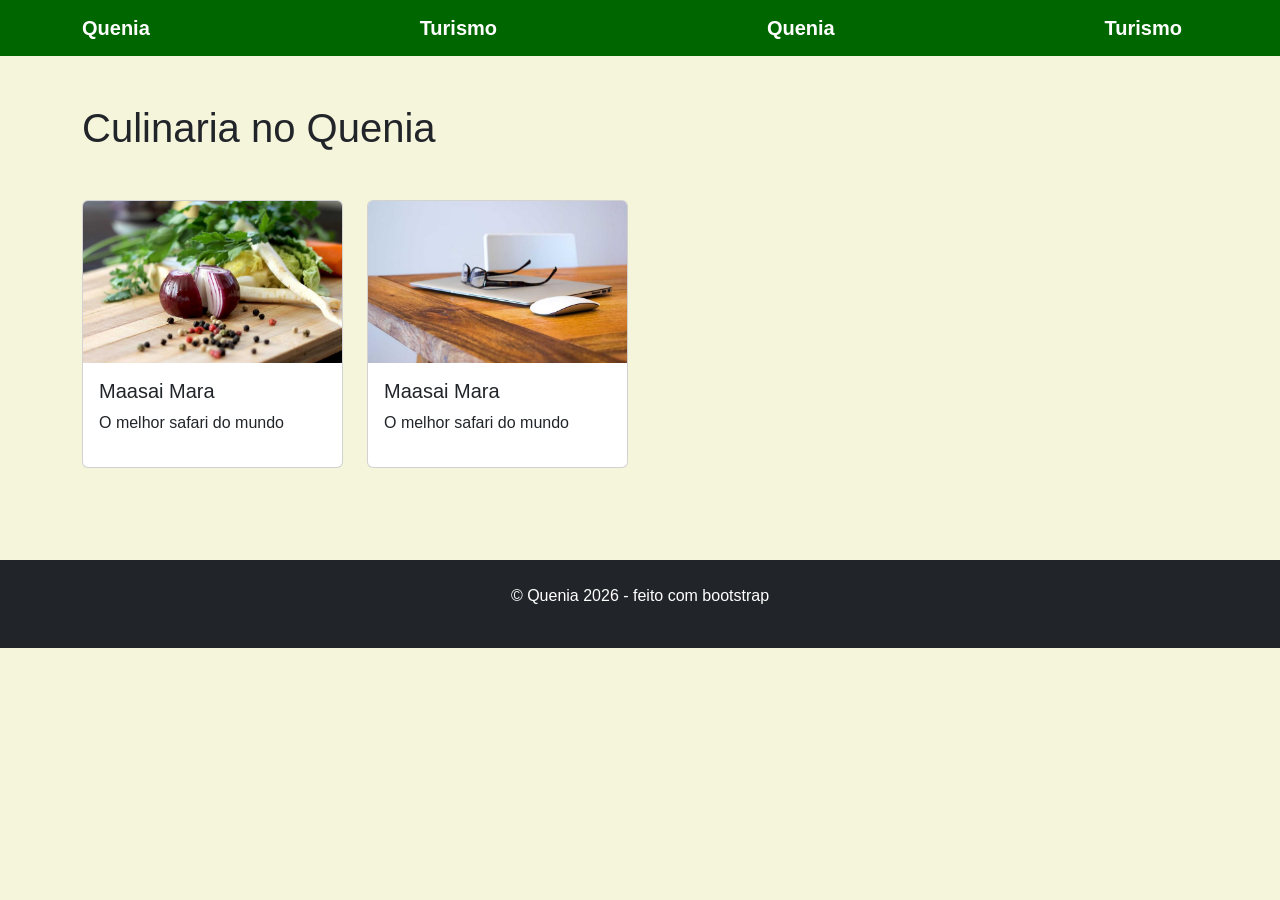
==== culinaria.html @ b2b96a67 "atualização inicial criando o site do quenia com bootstrap e css externo to comecando forte kkk" ====
<!DOCTYPE html>
<html lang="pt-BR">
<head>
    <meta charset="UTF-8">
    <meta name="viewport" content="width=device-width, initial-scale=1.0">
    <title>Quenia - Pagina Inicial</title>
    <link href="https://cdn.jsdelivr.net/npm/bootstrap@5.3.3/dist/css/bootstrap.min.css" rel="stylesheet">
    <link rel="stylesheet" href="styles.css">
</head>
<body>
    
    <nav class="navbar navbar-expand-lg navbar-dark">
        <div class="container">
            <a class="navbar-brand fw-bold" href="index.html">Quenia</a>
            <a class="navbar-brand fw-bold" href="turismo.html">Turismo</a>
            <a class="navbar-brand fw-bold" href="culinaria.html">Quenia</a>
            <a class="navbar-brand fw-bold" href="noticias.html">Turismo</a>
            <!-- links: Home, Turismo, Culinaria, Noticias -->
        </div>
    </nav>

    

    <div class="container my-5">
        <h1 class="mb-4">Culinaria no Quenia</h1>
        <div id="carouselCulinaria" class="carousel slide mb-5">
            <!-- carousel items com as imagens maasai e mombasa -->
            </div>
        <div class="row">
            <div class="col-md-6 col-lg-3 mb-4">
                <div class="card"><img src="imagens/ugali.jpg" class="card-img-top" alt=""><div class="card-body"><h5>Maasai Mara</h5><p>O melhor safari do mundo</p></div></div>
            </div>
            <div class="col-md-6 col-lg-3 mb-4">
                <div class="card"><img src="imagens/nyama.jpg" class="card-img-top" alt=""><div class="card-body"><h5>Maasai Mara</h5><p>O melhor safari do mundo</p></div></div>
            </div>
            
            
        </div>
    </div>

    <footer class="bg-dark text-white text-center py-4">
        <p>© Quenia 2026 - feito com bootstrap</p>
    </footer>
    <script src="https://cdn.jsdelivr.net/npm/bootstrap@5.3.3/dist/js/bootstrap.bundle.min.js"></script>
</body>
</html>
---- styles.css ----
body {
    background-color: #f5f5dc;
    font-family: Arial, sans-serif;
}

.navbar {
    background-color: #006600 !important;
}

.btn-kenya {
    background-color: #C8102E;
    color: white;
}

.hero {
    background-color: #00600;
    color: white;
    padding: 6rem 0;
}

.card {
    transition: transform 0.3s;
    margin-bottom: 20px;
}

.card:hover {
    transform: scale(1.03);
}
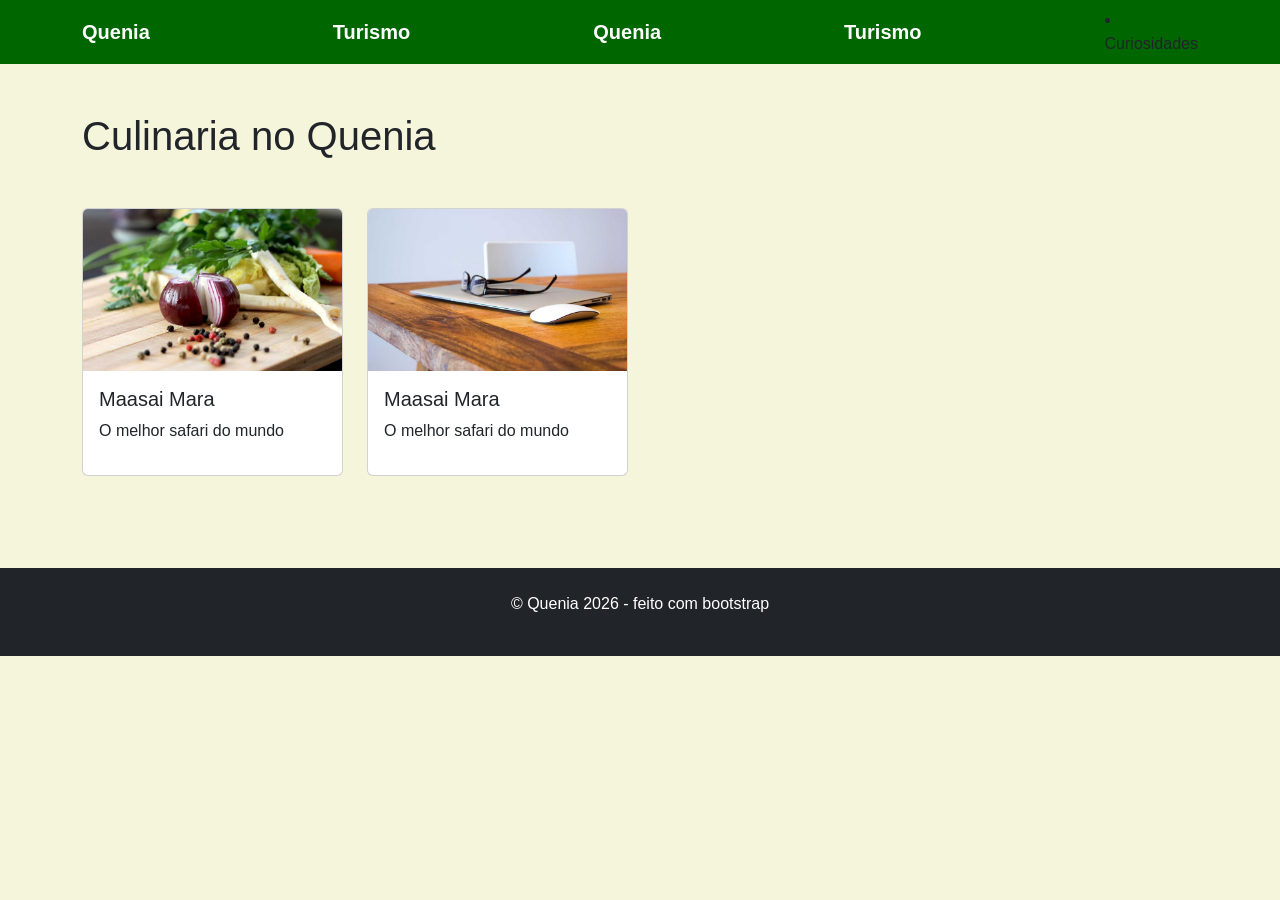
==== commit db0413b4: "criação curiosidades Acabei criando a quinta página principal e adicionei o caminho em todas as pági" ====
--- a/culinaria.html
+++ b/culinaria.html
@@ -15,6 +15,7 @@
             <a class="navbar-brand fw-bold" href="turismo.html">Turismo</a>
             <a class="navbar-brand fw-bold" href="culinaria.html">Quenia</a>
             <a class="navbar-brand fw-bold" href="noticias.html">Turismo</a>
+            <li class="nav-item"><a class="nav-link" href="curiosidades.html">Curiosidades</a></li>
             <!-- links: Home, Turismo, Culinaria, Noticias -->
         </div>
     </nav>
--- a/styles.css
+++ b/styles.css
@@ -13,7 +13,7 @@
 }
 
 .hero {
-    background-color: #00600;
+    background-color: #006600;
     color: white;
     padding: 6rem 0;
 }
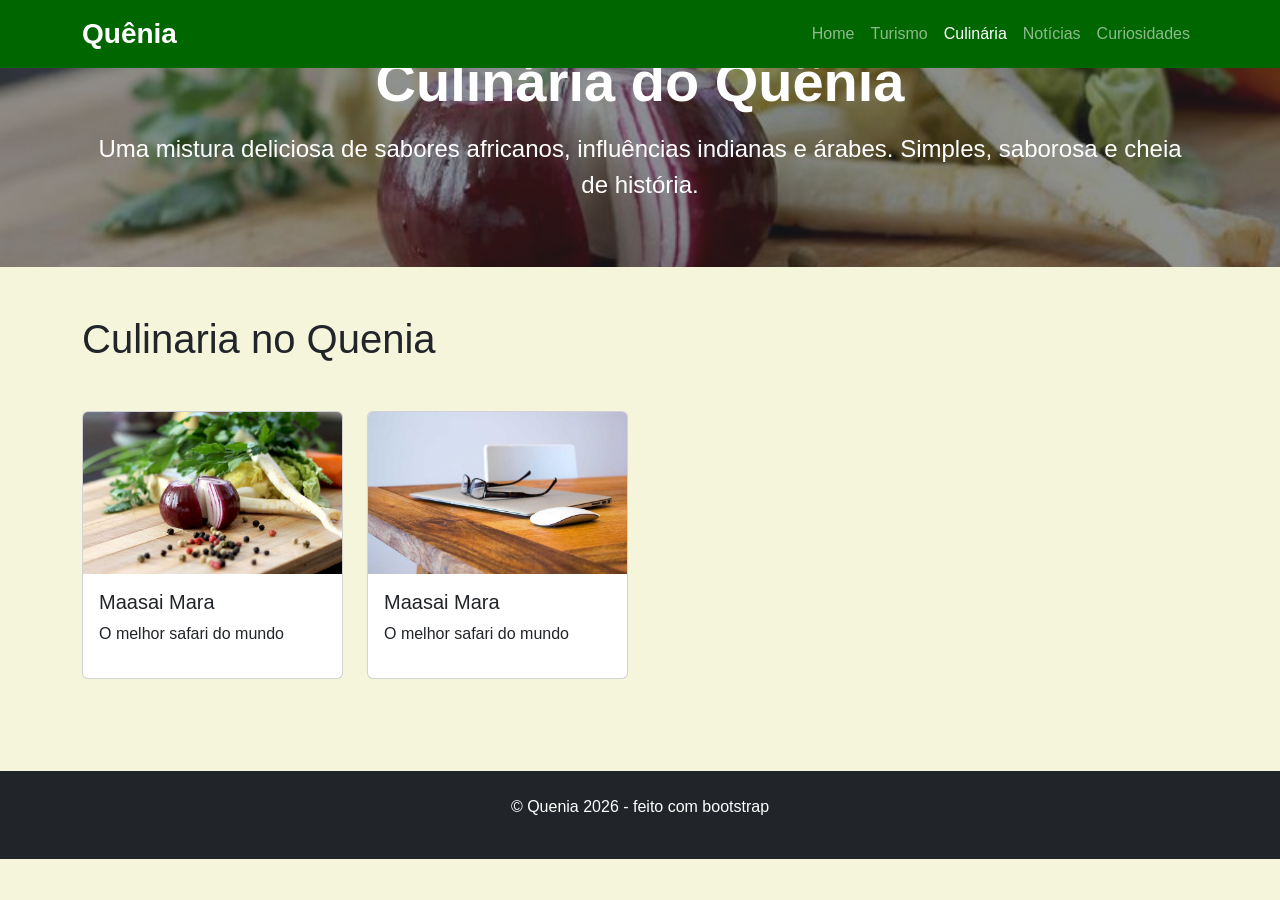
==== commit 04fe591d: "atualização de navbar Neste eu peguei o html puro e adicionei coisas que achei interessante do boots" ====
--- a/culinaria.html
+++ b/culinaria.html
@@ -3,23 +3,40 @@
 <head>
     <meta charset="UTF-8">
     <meta name="viewport" content="width=device-width, initial-scale=1.0">
-    <title>Quenia - Pagina Inicial</title>
+    <title>Quênia - Culinária Típica</title>
     <link href="https://cdn.jsdelivr.net/npm/bootstrap@5.3.3/dist/css/bootstrap.min.css" rel="stylesheet">
     <link rel="stylesheet" href="styles.css">
 </head>
 <body>
     
-    <nav class="navbar navbar-expand-lg navbar-dark">
+    <nav class="navbar navbar-expand-lg navbar-dark fixed-top">
         <div class="container">
-            <a class="navbar-brand fw-bold" href="index.html">Quenia</a>
-            <a class="navbar-brand fw-bold" href="turismo.html">Turismo</a>
-            <a class="navbar-brand fw-bold" href="culinaria.html">Quenia</a>
-            <a class="navbar-brand fw-bold" href="noticias.html">Turismo</a>
-            <li class="nav-item"><a class="nav-link" href="curiosidades.html">Curiosidades</a></li>
-            <!-- links: Home, Turismo, Culinaria, Noticias -->
+        <a class="navbar-brand fw-bold fs-3" href="index.html">Quênia</a>
+        
+        <button class="navbar-toggler" type="button" data-bs-toggle="collapse" data-bs-target="#navbarNav">
+            <span class="navbar-toggler-icon"></span>
+        </button>
+        
+        <div class="collapse navbar-collapse" id="navbarNav">
+            <ul class="navbar-nav ms-auto">
+                <li class="nav-item"><a class="nav-link" href="index.html">Home</a></li>
+                <li class="nav-item"><a class="nav-link" href="turismo.html">Turismo</a></li>
+                <li class="nav-item"><a class="nav-link active" href="culinaria.html">Culinária</a></li>
+                <li class="nav-item"><a class="nav-link" href="noticias.html">Notícias</a></li>
+                <li class="nav-item"><a class="nav-link" href="curiosidades.html">Curiosidades</a></li>
+            </ul>
         </div>
+    </div>
     </nav>
-
+    <section class="culinaria-hero position-relative d-flex align-items-center text-center text-white py-5">
+        <img src="imagens/ugali.jpg" class="position-absolute w-100 h-100 object-fit-cover" alt="Pratos típicos do Quênia" style="z-index: -1;">
+        <div class="position-absolute w-100 h-100 bg-dark" style="opacity: 0.5; z-index: -1;"></div>
+        
+        <div class="container position-relative">
+            <h1 class="display-4 fw-bold mb-3">Culinária do Quênia</h1>
+            <p class="lead fs-4">Uma mistura deliciosa de sabores africanos, influências indianas e árabes. Simples, saborosa e cheia de história.</p>
+        </div>
+    </section>
     
 
     <div class="container my-5">
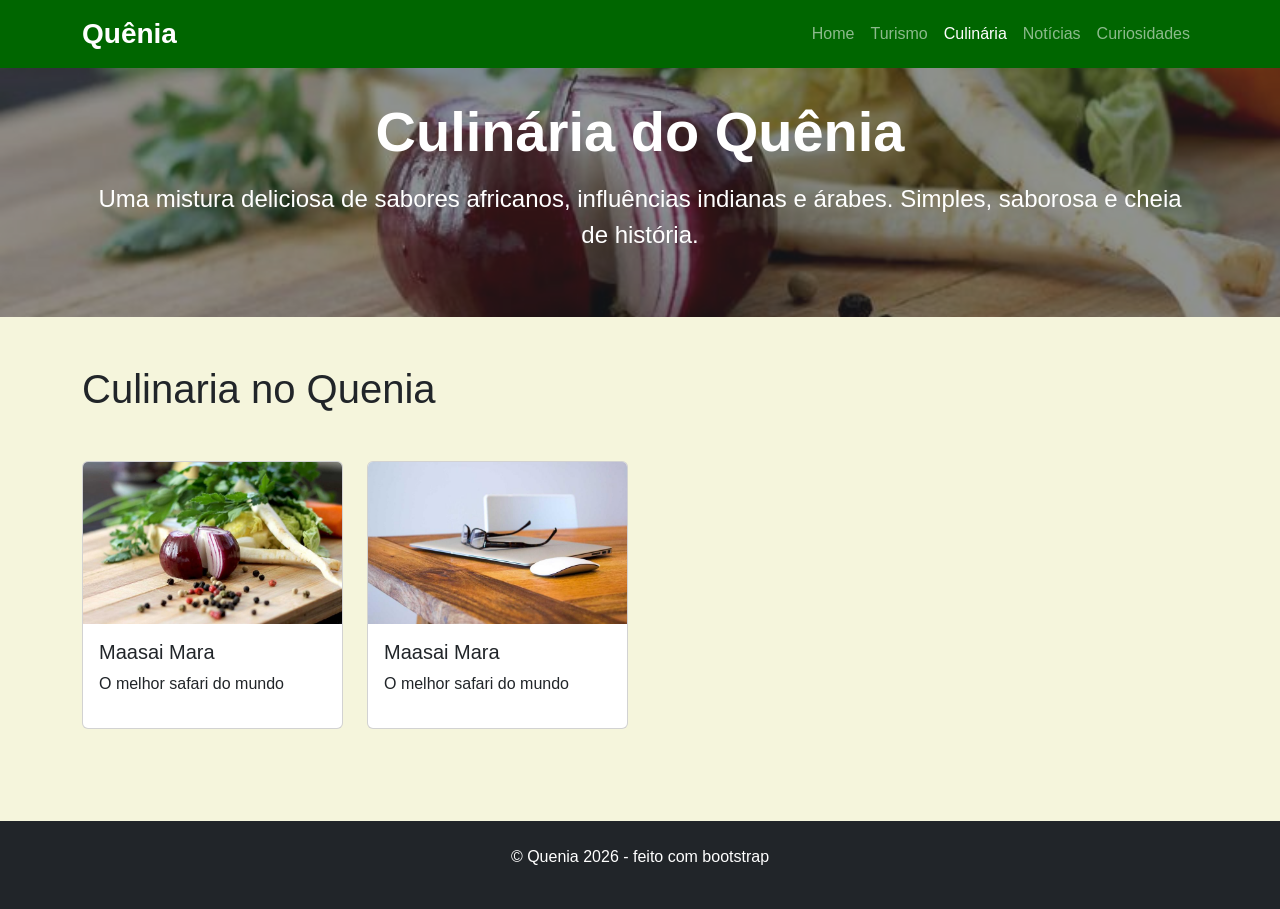
==== commit 2f03676e: "correção de comer letra foi alterado o pequeno problema causado pelo fixed-top na nav que comia o ti" ====
--- a/culinaria.html
+++ b/culinaria.html
@@ -9,8 +9,8 @@
 </head>
 <body>
     
-    <nav class="navbar navbar-expand-lg navbar-dark fixed-top">
-        <div class="container">
+    <nav class="navbar navbar-expand-lg navbar-dark bg-dark fixed-top"style="margin-bottom: 50px">
+    <div class="container">
         <a class="navbar-brand fw-bold fs-3" href="index.html">Quênia</a>
         
         <button class="navbar-toggler" type="button" data-bs-toggle="collapse" data-bs-target="#navbarNav">
@@ -28,12 +28,12 @@
         </div>
     </div>
     </nav>
-    <section class="culinaria-hero position-relative d-flex align-items-center text-center text-white py-5">
-        <img src="imagens/ugali.jpg" class="position-absolute w-100 h-100 object-fit-cover" alt="Pratos típicos do Quênia" style="z-index: -1;">
+    <section class="culinaria-hero position-relative d-flex align-items-center text-center text-white py-5" >
+        <img src="imagens/ugali.jpg" class="position-absolute w-100 h-100 object-fit-cover" alt="Pratos típicos do Quênia" style="z-index: -1; ">
         <div class="position-absolute w-100 h-100 bg-dark" style="opacity: 0.5; z-index: -1;"></div>
         
         <div class="container position-relative">
-            <h1 class="display-4 fw-bold mb-3">Culinária do Quênia</h1>
+            <h1 class="display-4 fw-bold mb-3" style="margin-top: 50px">Culinária do Quênia</h1>
             <p class="lead fs-4">Uma mistura deliciosa de sabores africanos, influências indianas e árabes. Simples, saborosa e cheia de história.</p>
         </div>
     </section>
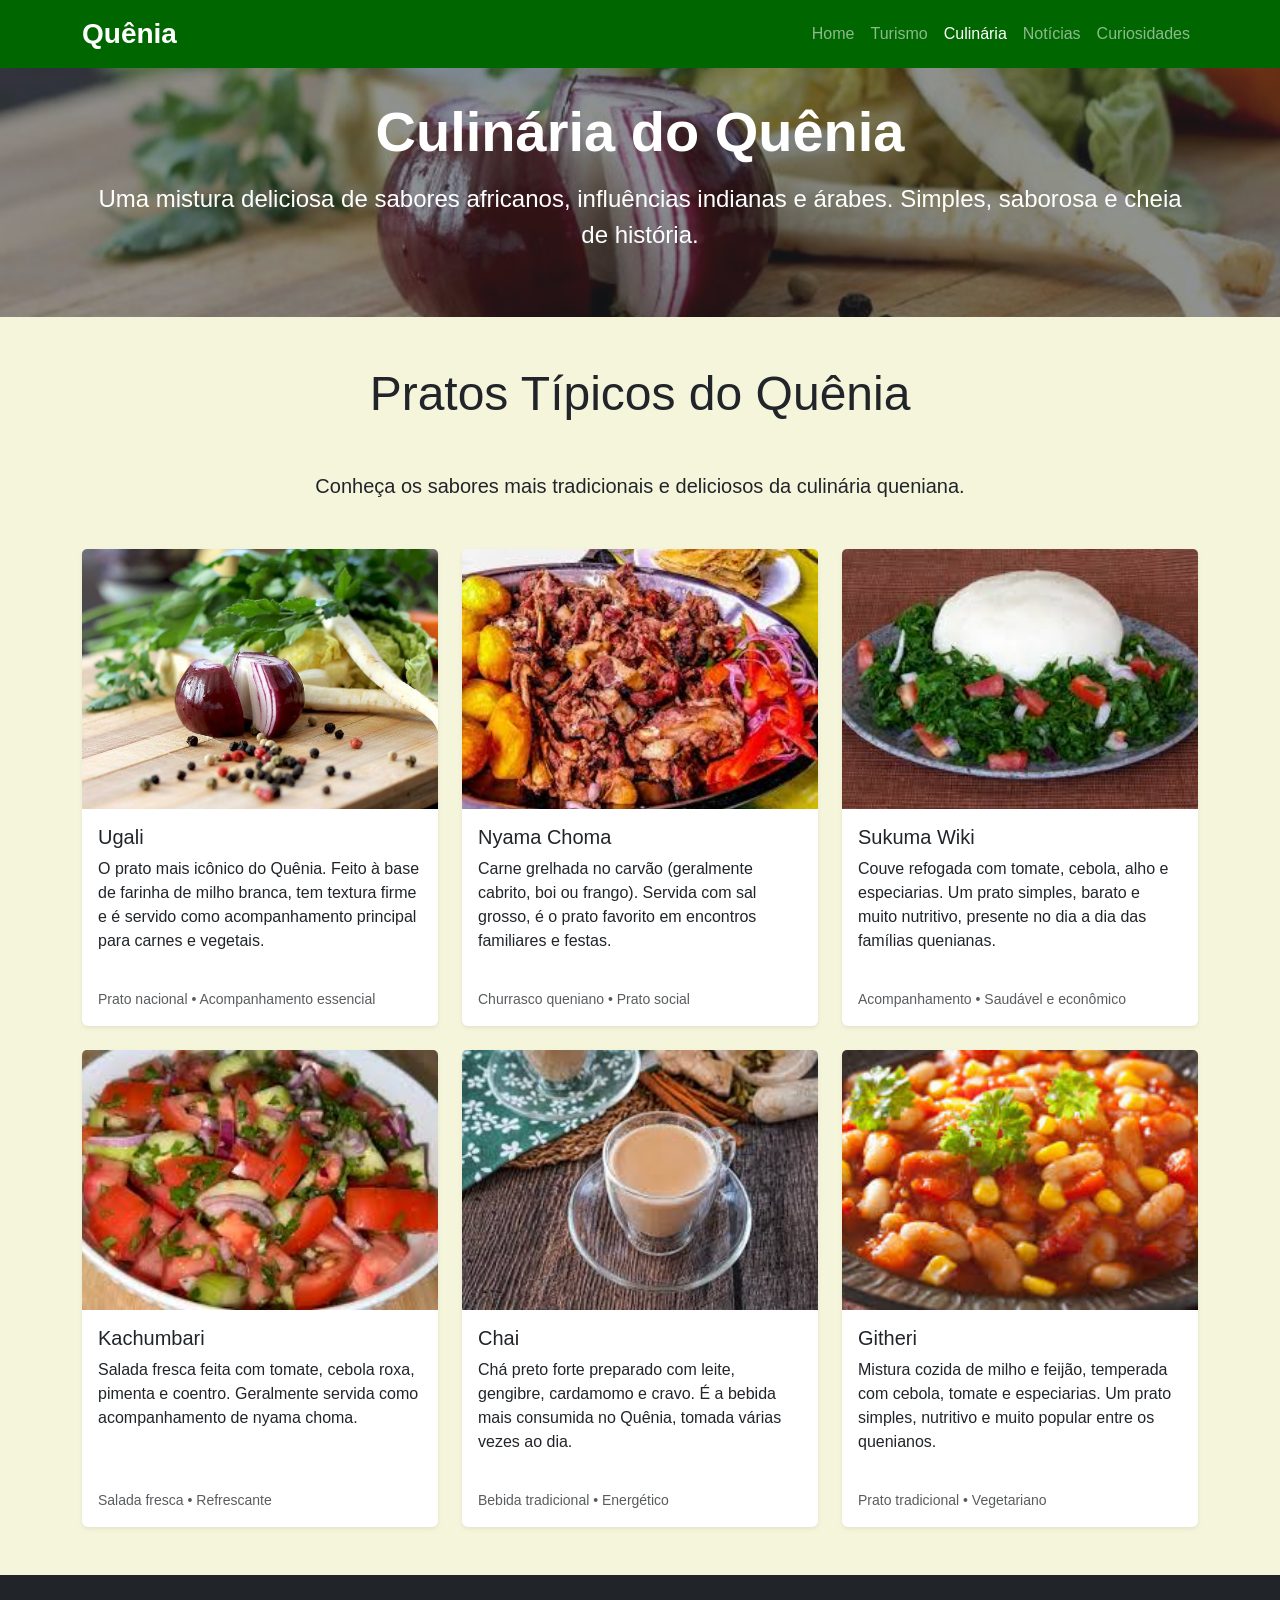
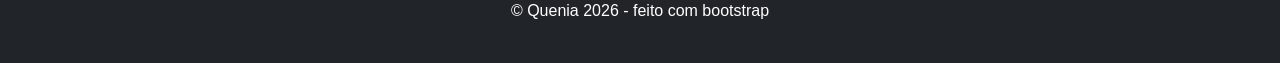
==== commit 9179e5e8: "Atualização de Culinária foi criado realmente a pagina usando o bootstrap" ====
--- a/culinaria.html
+++ b/culinaria.html
@@ -1,5 +1,6 @@
 <!DOCTYPE html>
 <html lang="pt-BR">
+
 <head>
     <meta charset="UTF-8">
     <meta name="viewport" content="width=device-width, initial-scale=1.0">
@@ -7,58 +8,143 @@
     <link href="https://cdn.jsdelivr.net/npm/bootstrap@5.3.3/dist/css/bootstrap.min.css" rel="stylesheet">
     <link rel="stylesheet" href="styles.css">
 </head>
+
 <body>
-    
-    <nav class="navbar navbar-expand-lg navbar-dark bg-dark fixed-top"style="margin-bottom: 50px">
-    <div class="container">
-        <a class="navbar-brand fw-bold fs-3" href="index.html">Quênia</a>
-        
-        <button class="navbar-toggler" type="button" data-bs-toggle="collapse" data-bs-target="#navbarNav">
-            <span class="navbar-toggler-icon"></span>
-        </button>
-        
-        <div class="collapse navbar-collapse" id="navbarNav">
-            <ul class="navbar-nav ms-auto">
-                <li class="nav-item"><a class="nav-link" href="index.html">Home</a></li>
-                <li class="nav-item"><a class="nav-link" href="turismo.html">Turismo</a></li>
-                <li class="nav-item"><a class="nav-link active" href="culinaria.html">Culinária</a></li>
-                <li class="nav-item"><a class="nav-link" href="noticias.html">Notícias</a></li>
-                <li class="nav-item"><a class="nav-link" href="curiosidades.html">Curiosidades</a></li>
-            </ul>
+
+    <nav class="navbar navbar-expand-lg navbar-dark bg-dark fixed-top" style="margin-bottom: 50px">
+        <div class="container">
+            <a class="navbar-brand fw-bold fs-3" href="index.html">Quênia</a>
+
+            <button class="navbar-toggler" type="button" data-bs-toggle="collapse" data-bs-target="#navbarNav">
+                <span class="navbar-toggler-icon"></span>
+            </button>
+
+            <div class="collapse navbar-collapse" id="navbarNav">
+                <ul class="navbar-nav ms-auto">
+                    <li class="nav-item"><a class="nav-link" href="index.html">Home</a></li>
+                    <li class="nav-item"><a class="nav-link" href="turismo.html">Turismo</a></li>
+                    <li class="nav-item"><a class="nav-link active" href="culinaria.html">Culinária</a></li>
+                    <li class="nav-item"><a class="nav-link" href="noticias.html">Notícias</a></li>
+                    <li class="nav-item"><a class="nav-link" href="curiosidades.html">Curiosidades</a></li>
+                </ul>
+            </div>
         </div>
-    </div>
     </nav>
-    <section class="culinaria-hero position-relative d-flex align-items-center text-center text-white py-5" >
-        <img src="imagens/ugali.jpg" class="position-absolute w-100 h-100 object-fit-cover" alt="Pratos típicos do Quênia" style="z-index: -1; ">
+    <section class="culinaria-hero position-relative d-flex align-items-center text-center text-white py-5">
+        <img src="imagens/ugali.jpg" class="position-absolute w-100 h-100 object-fit-cover"
+            alt="Pratos típicos do Quênia" style="z-index: -1; ">
         <div class="position-absolute w-100 h-100 bg-dark" style="opacity: 0.5; z-index: -1;"></div>
-        
+
         <div class="container position-relative">
             <h1 class="display-4 fw-bold mb-3" style="margin-top: 50px">Culinária do Quênia</h1>
-            <p class="lead fs-4">Uma mistura deliciosa de sabores africanos, influências indianas e árabes. Simples, saborosa e cheia de história.</p>
+            <p class="lead fs-4">Uma mistura deliciosa de sabores africanos, influências indianas e árabes. Simples,
+                saborosa e cheia de história.</p>
         </div>
     </section>
-    
 
-    <div class="container my-5">
-        <h1 class="mb-4">Culinaria no Quenia</h1>
-        <div id="carouselCulinaria" class="carousel slide mb-5">
-            <!-- carousel items com as imagens maasai e mombasa -->
+
+    <!-- ==================== PRATOS PRINCIPAIS ==================== -->
+    <section class="py-5">
+        <div class="container">
+            <h2 class="text-center mb-5 display-5">Pratos Típicos do Quênia</h2>
+            <p class="text-center lead mb-5">Conheça os sabores mais tradicionais e deliciosos da culinária queniana.
+            </p>
+
+            <div class="row g-4">
+
+                <!-- Prato 1: Ugali -->
+                <div class="col-md-6 col-lg-4">
+                    <div class="card h-100 border-0 shadow-sm">
+                        <img src="imagens/ugali.jpg" class="card-img-top" alt="Ugali"
+                            style="height: 260px; object-fit: cover;">
+                        <div class="card-body d-flex flex-column">
+                            <h5 class="card-title">Ugali</h5>
+                            <p class="card-text">O prato mais icônico do Quênia. Feito à base de farinha de milho
+                                branca, tem textura firme e é servido como acompanhamento principal para carnes e
+                                vegetais.</p>
+                            <small class="text-muted mt-auto">Prato nacional • Acompanhamento essencial</small>
+                        </div>
+                    </div>
+                </div>
+
+                <!-- Prato 2: Nyama Choma -->
+                <div class="col-md-6 col-lg-4">
+                    <div class="card h-100 border-0 shadow-sm">
+                        <img src="imagens/nyama.jpg" class="card-img-top" alt="Nyama Choma"
+                            style="height: 260px; object-fit: cover;">
+                        <div class="card-body d-flex flex-column">
+                            <h5 class="card-title">Nyama Choma</h5>
+                            <p class="card-text">Carne grelhada no carvão (geralmente cabrito, boi ou frango). Servida
+                                com sal grosso, é o prato favorito em encontros familiares e festas.</p>
+                            <small class="text-muted mt-auto">Churrasco queniano • Prato social</small>
+                        </div>
+                    </div>
+                </div>
+
+                <!-- Prato 3: Sukuma Wiki -->
+                <div class="col-md-6 col-lg-4">
+                    <div class="card h-100 border-0 shadow-sm">
+                        <img src="imagens/Fukuma Misushi.jpg" class="card-img-top" alt="Sukuma Wiki"
+                            style="height: 260px; object-fit: cover;">
+                        <div class="card-body d-flex flex-column">
+                            <h5 class="card-title">Sukuma Wiki</h5>
+                            <p class="card-text">Couve refogada com tomate, cebola, alho e especiarias. Um prato
+                                simples, barato e muito nutritivo, presente no dia a dia das famílias quenianas.</p>
+                            <small class="text-muted mt-auto">Acompanhamento • Saudável e econômico</small>
+                        </div>
+                    </div>
+                </div>
+
+                <!-- Prato 4: Kachumbari -->
+                <div class="col-md-6 col-lg-4">
+                    <div class="card h-100 border-0 shadow-sm">
+                        <img src="imagens/kachumba.jpg" class="card-img-top" alt="Kachumbari"
+                            style="height: 260px; object-fit: cover;">
+                        <div class="card-body d-flex flex-column">
+                            <h5 class="card-title">Kachumbari</h5>
+                            <p class="card-text">Salada fresca feita com tomate, cebola roxa, pimenta e coentro.
+                                Geralmente servida como acompanhamento de nyama choma.</p>
+                            <small class="text-muted mt-auto">Salada fresca • Refrescante</small>
+                        </div>
+                    </div>
+                </div>
+
+                <!-- Prato 5: Chai -->
+                <div class="col-md-6 col-lg-4">
+                    <div class="card h-100 border-0 shadow-sm">
+                        <img src="imagens/sai.jpg" class="card-img-top" alt="Chai Queniano"
+                            style="height: 260px; object-fit: cover;">
+                        <div class="card-body d-flex flex-column">
+                            <h5 class="card-title">Chai</h5>
+                            <p class="card-text">Chá preto forte preparado com leite, gengibre, cardamomo e cravo. É a
+                                bebida mais consumida no Quênia, tomada várias vezes ao dia.</p>
+                            <small class="text-muted mt-auto">Bebida tradicional • Energético</small>
+                        </div>
+                    </div>
+                </div>
+
+                <!-- Prato 6: Githeri -->
+                <div class="col-md-6 col-lg-4">
+                    <div class="card h-100 border-0 shadow-sm">
+                        <img src="imagens/gyutaro.jpg" class="card-img-top" alt="Githeri"
+                            style="height: 260px; object-fit: cover;">
+                        <div class="card-body d-flex flex-column">
+                            <h5 class="card-title">Githeri</h5>
+                            <p class="card-text">Mistura cozida de milho e feijão, temperada com cebola, tomate e
+                                especiarias. Um prato simples, nutritivo e muito popular entre os quenianos.</p>
+                            <small class="text-muted mt-auto">Prato tradicional • Vegetariano</small>
+                        </div>
+                    </div>
+                </div>
+
             </div>
-        <div class="row">
-            <div class="col-md-6 col-lg-3 mb-4">
-                <div class="card"><img src="imagens/ugali.jpg" class="card-img-top" alt=""><div class="card-body"><h5>Maasai Mara</h5><p>O melhor safari do mundo</p></div></div>
-            </div>
-            <div class="col-md-6 col-lg-3 mb-4">
-                <div class="card"><img src="imagens/nyama.jpg" class="card-img-top" alt=""><div class="card-body"><h5>Maasai Mara</h5><p>O melhor safari do mundo</p></div></div>
-            </div>
-            
-            
         </div>
-    </div>
+    </section>
 
     <footer class="bg-dark text-white text-center py-4">
         <p>© Quenia 2026 - feito com bootstrap</p>
     </footer>
     <script src="https://cdn.jsdelivr.net/npm/bootstrap@5.3.3/dist/js/bootstrap.bundle.min.js"></script>
 </body>
+
 </html>
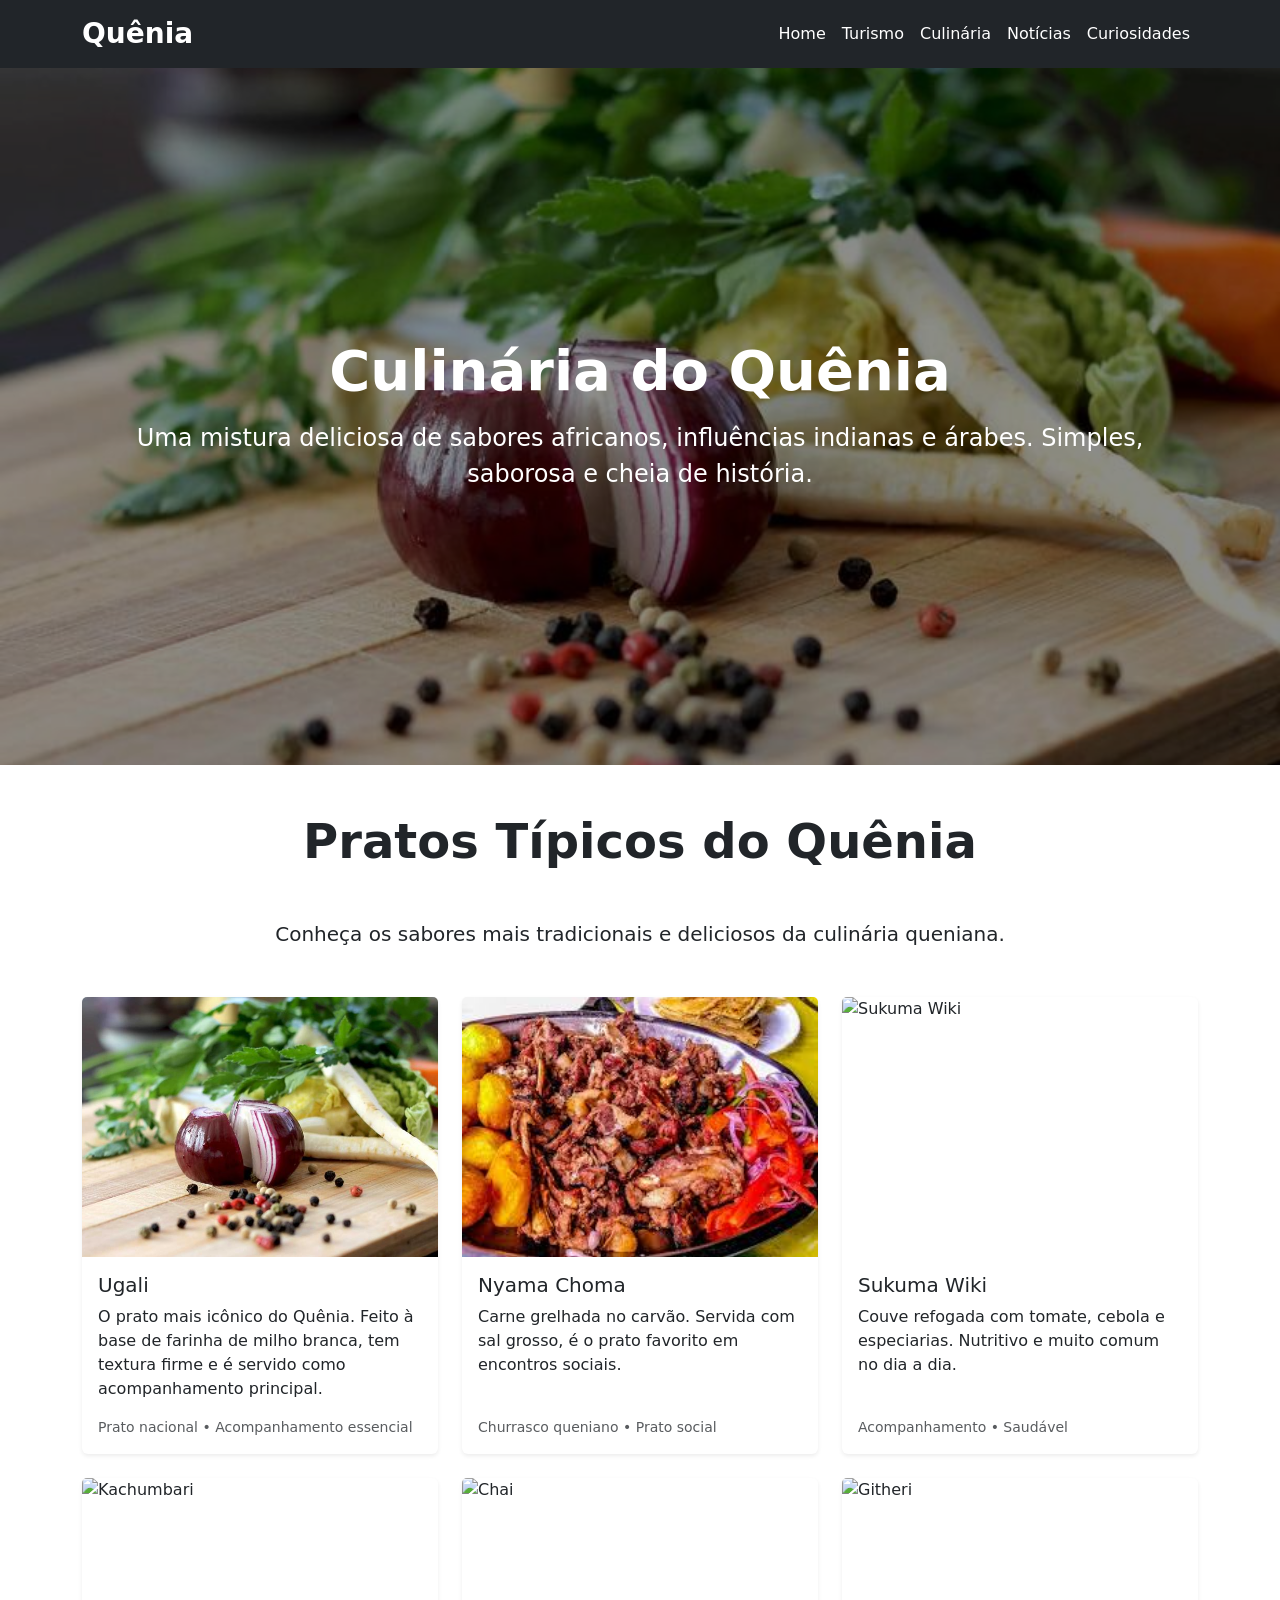
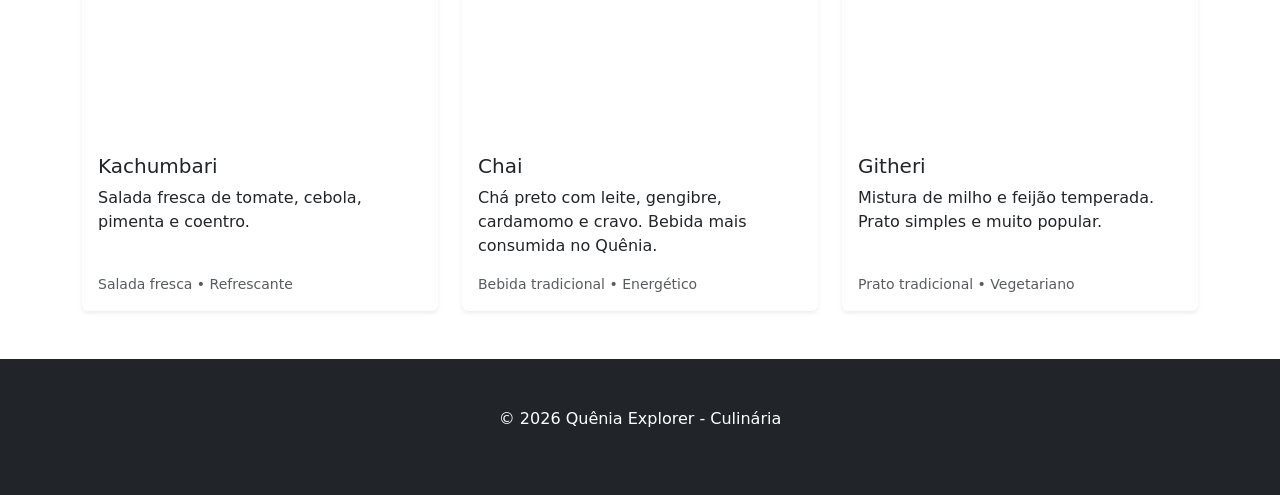
==== commit 5c2222ed: "Correção massiva de CSS foi tirado o CSS imbutido do html. Correções em caminhos. Criação de css par" ====
--- a/culinaria.html
+++ b/culinaria.html
@@ -1,24 +1,20 @@
 <!DOCTYPE html>
 <html lang="pt-BR">
-
 <head>
     <meta charset="UTF-8">
     <meta name="viewport" content="width=device-width, initial-scale=1.0">
     <title>Quênia - Culinária Típica</title>
     <link href="https://cdn.jsdelivr.net/npm/bootstrap@5.3.3/dist/css/bootstrap.min.css" rel="stylesheet">
-    <link rel="stylesheet" href="styles.css">
+    <link rel="stylesheet" href="style.css">
 </head>
-
 <body>
 
-    <nav class="navbar navbar-expand-lg navbar-dark bg-dark fixed-top" style="margin-bottom: 50px">
+    <nav class="navbar navbar-expand-lg navbar-dark bg-dark fixed-top">
         <div class="container">
             <a class="navbar-brand fw-bold fs-3" href="index.html">Quênia</a>
-
             <button class="navbar-toggler" type="button" data-bs-toggle="collapse" data-bs-target="#navbarNav">
                 <span class="navbar-toggler-icon"></span>
             </button>
-
             <div class="collapse navbar-collapse" id="navbarNav">
                 <ul class="navbar-nav ms-auto">
                     <li class="nav-item"><a class="nav-link" href="index.html">Home</a></li>
@@ -30,121 +26,98 @@
             </div>
         </div>
     </nav>
-    <section class="culinaria-hero position-relative d-flex align-items-center text-center text-white py-5">
-        <img src="imagens/ugali.jpg" class="position-absolute w-100 h-100 object-fit-cover"
-            alt="Pratos típicos do Quênia" style="z-index: -1; ">
-        <div class="position-absolute w-100 h-100 bg-dark" style="opacity: 0.5; z-index: -1;"></div>
+
+    <section class="culinaria-hero position-relative d-flex align-items-center text-center text-white">
+        <img src="imagens/ugali.jpg" class="position-absolute w-100 h-100 object-fit-cover hero-bg" alt="Pratos típicos do Quênia">
+        <div class="hero-overlay"></div>
 
         <div class="container position-relative">
-            <h1 class="display-4 fw-bold mb-3" style="margin-top: 50px">Culinária do Quênia</h1>
-            <p class="lead fs-4">Uma mistura deliciosa de sabores africanos, influências indianas e árabes. Simples,
-                saborosa e cheia de história.</p>
+            <h1 class="display-4 fw-bold mb-3 hero-title">Culinária do Quênia</h1>
+            <p class="lead fs-4">Uma mistura deliciosa de sabores africanos, influências indianas e árabes. Simples, saborosa e cheia de história.</p>
         </div>
     </section>
 
-
-    <!-- ==================== PRATOS PRINCIPAIS ==================== -->
     <section class="py-5">
         <div class="container">
             <h2 class="text-center mb-5 display-5">Pratos Típicos do Quênia</h2>
-            <p class="text-center lead mb-5">Conheça os sabores mais tradicionais e deliciosos da culinária queniana.
-            </p>
+            <p class="text-center lead mb-5">Conheça os sabores mais tradicionais e deliciosos da culinária queniana.</p>
 
             <div class="row g-4">
-
-                <!-- Prato 1: Ugali -->
                 <div class="col-md-6 col-lg-4">
                     <div class="card h-100 border-0 shadow-sm">
-                        <img src="imagens/ugali.jpg" class="card-img-top" alt="Ugali"
-                            style="height: 260px; object-fit: cover;">
+                        <img src="imagens/ugali.jpg" class="card-img-top card-img-fixed" alt="Ugali">
                         <div class="card-body d-flex flex-column">
                             <h5 class="card-title">Ugali</h5>
-                            <p class="card-text">O prato mais icônico do Quênia. Feito à base de farinha de milho
-                                branca, tem textura firme e é servido como acompanhamento principal para carnes e
-                                vegetais.</p>
+                            <p class="card-text">O prato mais icônico do Quênia. Feito à base de farinha de milho branca, tem textura firme e é servido como acompanhamento principal.</p>
                             <small class="text-muted mt-auto">Prato nacional • Acompanhamento essencial</small>
                         </div>
                     </div>
                 </div>
 
-                <!-- Prato 2: Nyama Choma -->
                 <div class="col-md-6 col-lg-4">
                     <div class="card h-100 border-0 shadow-sm">
-                        <img src="imagens/nyama.jpg" class="card-img-top" alt="Nyama Choma"
-                            style="height: 260px; object-fit: cover;">
+                        <img src="imagens/nyama.jpg" class="card-img-top card-img-fixed" alt="Nyama Choma">
                         <div class="card-body d-flex flex-column">
                             <h5 class="card-title">Nyama Choma</h5>
-                            <p class="card-text">Carne grelhada no carvão (geralmente cabrito, boi ou frango). Servida
-                                com sal grosso, é o prato favorito em encontros familiares e festas.</p>
+                            <p class="card-text">Carne grelhada no carvão. Servida com sal grosso, é o prato favorito em encontros sociais.</p>
                             <small class="text-muted mt-auto">Churrasco queniano • Prato social</small>
                         </div>
                     </div>
                 </div>
 
-                <!-- Prato 3: Sukuma Wiki -->
                 <div class="col-md-6 col-lg-4">
                     <div class="card h-100 border-0 shadow-sm">
-                        <img src="imagens/Fukuma Misushi.jpg" class="card-img-top" alt="Sukuma Wiki"
-                            style="height: 260px; object-fit: cover;">
+                        <img src="imagens/sukuma.jpg" class="card-img-top card-img-fixed" alt="Sukuma Wiki">
                         <div class="card-body d-flex flex-column">
                             <h5 class="card-title">Sukuma Wiki</h5>
-                            <p class="card-text">Couve refogada com tomate, cebola, alho e especiarias. Um prato
-                                simples, barato e muito nutritivo, presente no dia a dia das famílias quenianas.</p>
-                            <small class="text-muted mt-auto">Acompanhamento • Saudável e econômico</small>
+                            <p class="card-text">Couve refogada com tomate, cebola e especiarias. Nutritivo e muito comum no dia a dia.</p>
+                            <small class="text-muted mt-auto">Acompanhamento • Saudável</small>
                         </div>
                     </div>
                 </div>
 
-                <!-- Prato 4: Kachumbari -->
                 <div class="col-md-6 col-lg-4">
                     <div class="card h-100 border-0 shadow-sm">
-                        <img src="imagens/kachumba.jpg" class="card-img-top" alt="Kachumbari"
-                            style="height: 260px; object-fit: cover;">
+                        <img src="imagens/kachumbari.jpg" class="card-img-top card-img-fixed" alt="Kachumbari">
                         <div class="card-body d-flex flex-column">
                             <h5 class="card-title">Kachumbari</h5>
-                            <p class="card-text">Salada fresca feita com tomate, cebola roxa, pimenta e coentro.
-                                Geralmente servida como acompanhamento de nyama choma.</p>
+                            <p class="card-text">Salada fresca de tomate, cebola, pimenta e coentro.</p>
                             <small class="text-muted mt-auto">Salada fresca • Refrescante</small>
                         </div>
                     </div>
                 </div>
 
-                <!-- Prato 5: Chai -->
                 <div class="col-md-6 col-lg-4">
                     <div class="card h-100 border-0 shadow-sm">
-                        <img src="imagens/sai.jpg" class="card-img-top" alt="Chai Queniano"
-                            style="height: 260px; object-fit: cover;">
+                        <img src="imagens/chai.jpg" class="card-img-top card-img-fixed" alt="Chai">
                         <div class="card-body d-flex flex-column">
                             <h5 class="card-title">Chai</h5>
-                            <p class="card-text">Chá preto forte preparado com leite, gengibre, cardamomo e cravo. É a
-                                bebida mais consumida no Quênia, tomada várias vezes ao dia.</p>
+                            <p class="card-text">Chá preto com leite, gengibre, cardamomo e cravo. Bebida mais consumida no Quênia.</p>
                             <small class="text-muted mt-auto">Bebida tradicional • Energético</small>
                         </div>
                     </div>
                 </div>
 
-                <!-- Prato 6: Githeri -->
                 <div class="col-md-6 col-lg-4">
                     <div class="card h-100 border-0 shadow-sm">
-                        <img src="imagens/gyutaro.jpg" class="card-img-top" alt="Githeri"
-                            style="height: 260px; object-fit: cover;">
+                        <img src="imagens/githeri.jpg" class="card-img-top card-img-fixed" alt="Githeri">
                         <div class="card-body d-flex flex-column">
                             <h5 class="card-title">Githeri</h5>
-                            <p class="card-text">Mistura cozida de milho e feijão, temperada com cebola, tomate e
-                                especiarias. Um prato simples, nutritivo e muito popular entre os quenianos.</p>
+                            <p class="card-text">Mistura de milho e feijão temperada. Prato simples e muito popular.</p>
                             <small class="text-muted mt-auto">Prato tradicional • Vegetariano</small>
                         </div>
                     </div>
                 </div>
-
             </div>
         </div>
     </section>
 
-    <footer class="bg-dark text-white text-center py-4">
-        <p>© Quenia 2026 - feito com bootstrap</p>
+    <footer class="bg-dark text-white py-5">
+        <div class="container text-center">
+            <p>© 2026 Quênia Explorer - Culinária</p>
+        </div>
     </footer>
+
     <script src="https://cdn.jsdelivr.net/npm/bootstrap@5.3.3/dist/js/bootstrap.bundle.min.js"></script>
 </body>
-
 </html>
--- a/style.css
+++ b/style.css
@@ -0,0 +1,89 @@
+/* ==================== ESTILOS GERAIS ==================== */
+.hero-bg {
+    z-index: -2;
+}
+.hero{
+    padding-top: 80px;
+}
+
+.hero-overlay {
+    position: absolute;
+    width: 100%;
+    height: 100%;
+    background-color: rgba(0, 0, 0, 0.45);
+    z-index: -1;
+}
+
+/* Hero das páginas específicas */
+.turismo-hero,
+.culinaria-hero,
+.noticias-hero {
+    min-height: 85vh;
+    position: relative;
+    overflow: hidden;
+}
+
+/* Ajuste para navbar fixa */
+.turismo-hero,
+.culinaria-hero,
+.noticias-hero {
+    padding-top: 80px;
+}
+
+/* Imagens dos cards */
+.card-img-fixed {
+    height: 260px;
+    object-fit: cover;
+}
+
+/* Tabs */
+.tab-image {
+    height: 380px;
+    object-fit: cover;
+    border-radius: 16px;
+}
+
+/* Botão Kenya */
+.btn-kenya {
+    background-color: #C8102E;
+    color: white;
+    border: none;
+}
+
+.btn-kenya:hover {
+    background-color: #a00c24;
+    transform: translateY(-2px);
+}
+
+/* Ajustes visuais extras */
+.card {
+    transition: transform 0.3s ease;
+}
+
+.card:hover {
+    transform: translateY(-8px);
+}
+
+.display-5 {
+    font-weight: 700;
+}
+
+/* Fundo bege padrão do site */
+.hero-bg {
+    background-color: #f5f5dc;
+}
+
+/* Navbar personalizada */
+.navbar {
+    background-color:#006600; /* fundo escuro semi-transparente */
+    backdrop-filter: blur(6px); /* efeito moderno (opcional) */
+}
+
+.navbar .nav-link {
+    color: white !important;
+    transition: 0.3s;
+}
+
+.navbar .nav-link:hover {
+    color: #C8102E !important; /* vermelho estilo Quênia */
+}
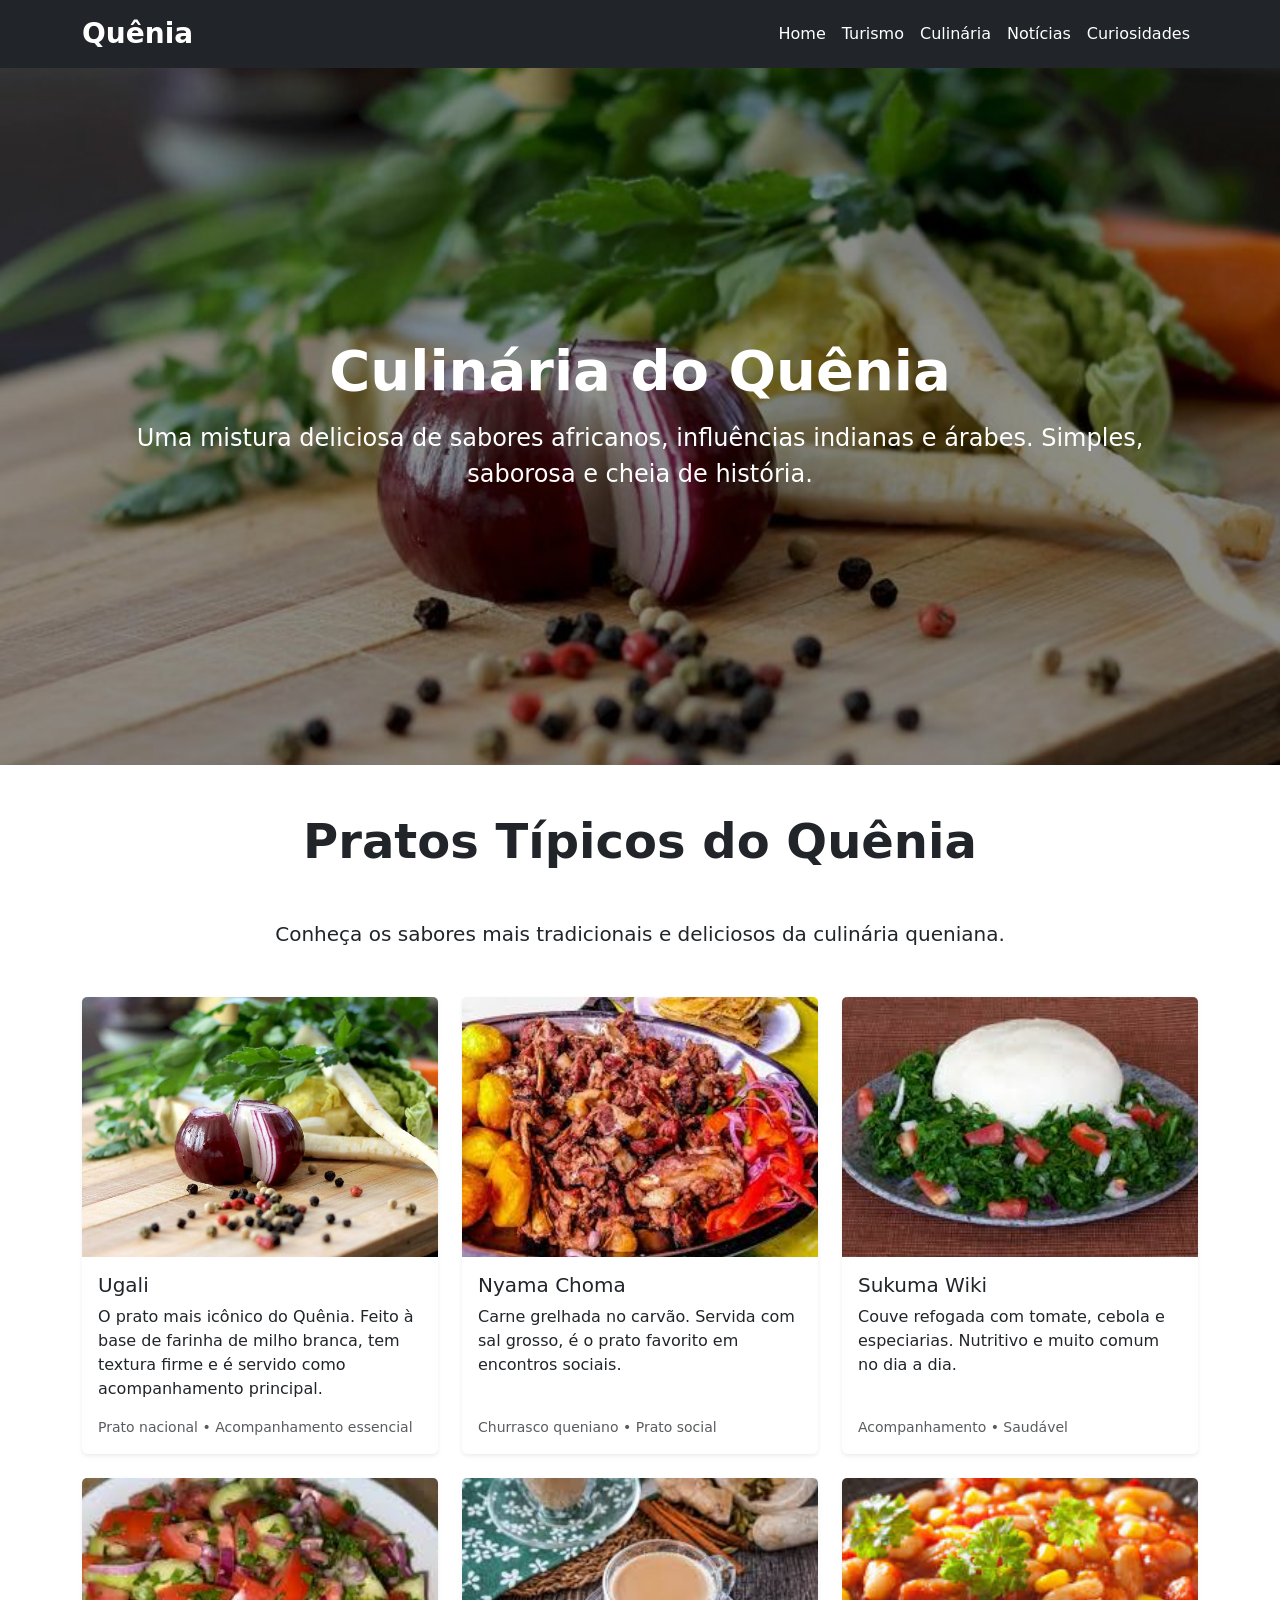
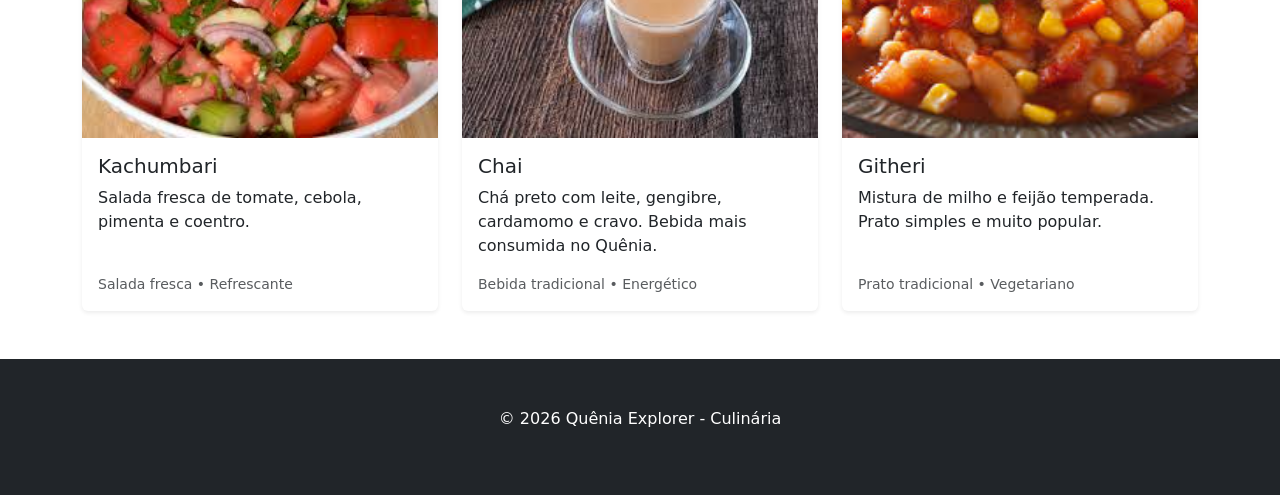
==== commit 9d24b7b7: "correção de nome Alteração dos caminhos" ====
--- a/culinaria.html
+++ b/culinaria.html
@@ -67,7 +67,7 @@
 
                 <div class="col-md-6 col-lg-4">
                     <div class="card h-100 border-0 shadow-sm">
-                        <img src="imagens/sukuma.jpg" class="card-img-top card-img-fixed" alt="Sukuma Wiki">
+                        <img src="imagens/Fukuma Misushi.jpg" class="card-img-top card-img-fixed" alt="Sukuma Wiki">
                         <div class="card-body d-flex flex-column">
                             <h5 class="card-title">Sukuma Wiki</h5>
                             <p class="card-text">Couve refogada com tomate, cebola e especiarias. Nutritivo e muito comum no dia a dia.</p>
@@ -78,7 +78,7 @@
 
                 <div class="col-md-6 col-lg-4">
                     <div class="card h-100 border-0 shadow-sm">
-                        <img src="imagens/kachumbari.jpg" class="card-img-top card-img-fixed" alt="Kachumbari">
+                        <img src="imagens/kachumba.jpg" class="card-img-top card-img-fixed" alt="Kachumbari">
                         <div class="card-body d-flex flex-column">
                             <h5 class="card-title">Kachumbari</h5>
                             <p class="card-text">Salada fresca de tomate, cebola, pimenta e coentro.</p>
@@ -89,7 +89,7 @@
 
                 <div class="col-md-6 col-lg-4">
                     <div class="card h-100 border-0 shadow-sm">
-                        <img src="imagens/chai.jpg" class="card-img-top card-img-fixed" alt="Chai">
+                        <img src="imagens/sai.jpg" class="card-img-top card-img-fixed" alt="Chai">
                         <div class="card-body d-flex flex-column">
                             <h5 class="card-title">Chai</h5>
                             <p class="card-text">Chá preto com leite, gengibre, cardamomo e cravo. Bebida mais consumida no Quênia.</p>
@@ -100,7 +100,7 @@
 
                 <div class="col-md-6 col-lg-4">
                     <div class="card h-100 border-0 shadow-sm">
-                        <img src="imagens/githeri.jpg" class="card-img-top card-img-fixed" alt="Githeri">
+                        <img src="imagens/gyutaro.jpg" class="card-img-top card-img-fixed" alt="Githeri">
                         <div class="card-body d-flex flex-column">
                             <h5 class="card-title">Githeri</h5>
                             <p class="card-text">Mistura de milho e feijão temperada. Prato simples e muito popular.</p>
--- a/style.css
+++ b/style.css
@@ -75,7 +75,7 @@
 
 /* Navbar personalizada */
 .navbar {
-    background-color:#006600; /* fundo escuro semi-transparente */
+    background-color:#212529; /* fundo escuro semi-transparente */
     backdrop-filter: blur(6px); /* efeito moderno (opcional) */
 }
 
